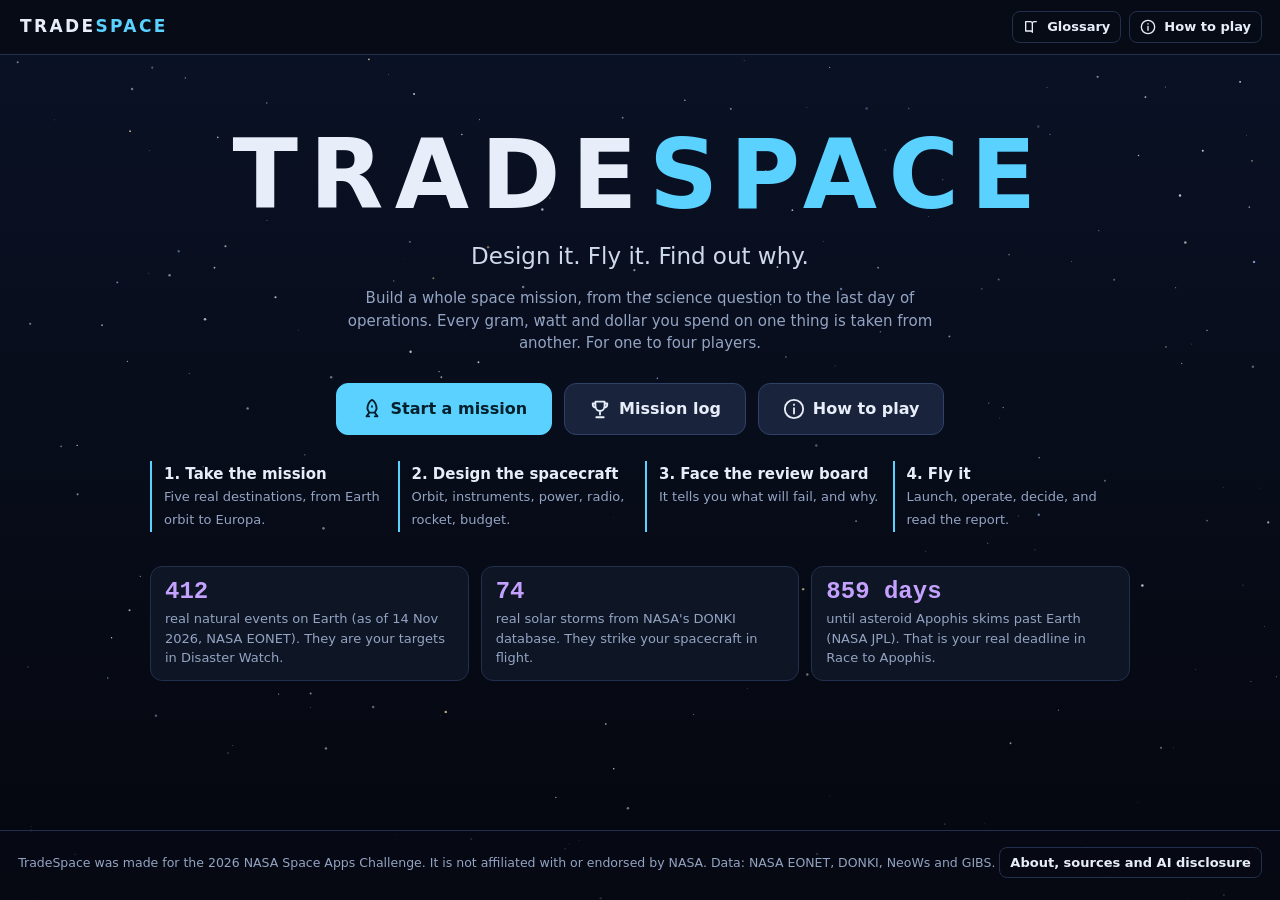
==== public/index.html @ a1fd1c1d "TradeSpace: space mission design game for NASA Space Apps 2026 A browser game written in Object Pasc" ====
<!doctype html>
<html lang="en">
<head>
<meta charset="utf-8">
<meta name="viewport" content="width=device-width, initial-scale=1">
<title>TradeSpace: the space mission design game</title>
<meta name="description" content="Design, fly and review a complete space mission. Balance science, mass, power, data, money and time, then find out why it worked. Built for the 2026 NASA Space Apps Challenge.">
<meta name="theme-color" content="#070b14">
<!-- Metadata required by the NASA Space Apps rules on AI assistance -->
<meta name="generator" content="pas2js (Object Pascal compiled to JavaScript)">
<meta name="ai-assistance" content="Code, text and procedural graphics in this project were written with the help of Claude (Anthropic). No AI-generated images, audio or video are used. See the About panel and README.">
<link rel="icon" href="assets/favicon.svg" type="image/svg+xml">
<link rel="stylesheet" href="css/tradespace.css">
</head>
<body>
<canvas id="cv-stars" aria-hidden="true"></canvas>
<div id="app" aria-live="polite">
  <div class="boot">
    <div class="boot-mark">TRADE<span>SPACE</span></div>
    <p>Loading mission control&hellip;</p>
    <noscript><p>This game needs JavaScript to run.</p></noscript>
  </div>
</div>
<div id="modal" class="modal-root" hidden></div>
<div id="toast" class="toast" role="status" hidden></div>
<script src="js/tradespace.js"></script>
<script>
  // The whole game is Object Pascal, compiled to js/tradespace.js by pas2js.
  // This line only starts the Pascal program.
  window.addEventListener('load', function () { rtl.run(); });
</script>
</body>
</html>
---- public/css/tradespace.css ----
/* TradeSpace - the space mission design game.
   Layout and colours only. All game logic is Object Pascal (see /src).
   AI-assistance note: written with the help of Claude (Anthropic). */

:root {
  --bg: #070b14;
  --panel: #0e1524;
  --panel2: #131c30;
  --panel3: #19243c;
  --line: #22304d;
  --line2: #2f4169;
  --text: #e8eef9;
  --muted: #93a4c3;
  --accent: #5ad1ff;
  --accent-ink: #04202d;
  --good: #4ade80;
  --warn: #ffb547;
  --bad: #ff6b78;
  --info: #7aa7ff;
  --real: #c4a1ff;
  --pm: #ffb547;
  --sci: #c4a1ff;
  --eng: #5ad1ff;
  --ops: #4ade80;
  --radius: 12px;
  --mono: ui-monospace, "SF Mono", "Cascadia Mono", Consolas, "Liberation Mono", monospace;
  --sans: system-ui, -apple-system, "Segoe UI", Roboto, "Helvetica Neue", Arial, sans-serif;
}

* { box-sizing: border-box; }
html { -webkit-text-size-adjust: 100%; }
body {
  margin: 0;
  background: var(--bg);
  color: var(--text);
  font: 15px/1.5 var(--sans);
  min-height: 100vh;
}
#cv-stars { position: fixed; inset: 0; width: 100%; height: 100%; z-index: 0; pointer-events: none; }
#app { position: relative; z-index: 1; min-height: 100vh; display: flex; flex-direction: column; }
h1, h2, h3, h4, p { margin: 0; }
h2 { font-size: 22px; line-height: 1.25; letter-spacing: -0.01em; }
h3 { font-size: 16px; line-height: 1.3; }
h4 { font-size: 12px; letter-spacing: 0.09em; text-transform: uppercase; color: var(--muted); font-weight: 600; }
a { color: var(--accent); }
a:hover { text-decoration: none; }
button { font: inherit; color: inherit; cursor: pointer; }
:focus-visible { outline: 2px solid var(--accent); outline-offset: 2px; border-radius: 6px; }
.muted { color: var(--muted); }
.mono { font-family: var(--mono); font-variant-numeric: tabular-nums; }
.small { font-size: 13px; }
.tiny { font-size: 12px; }
.center { text-align: center; }
.spacer { flex: 1; }
.row { display: flex; gap: 10px; align-items: center; flex-wrap: wrap; }
.stack { display: flex; flex-direction: column; gap: 12px; }
.ico { width: 16px; height: 16px; flex: none; vertical-align: -3px; }
.ico-lg { width: 22px; height: 22px; }

.boot { margin: auto; text-align: center; color: var(--muted); }
.boot-mark { font-size: 34px; font-weight: 800; letter-spacing: 0.14em; color: var(--text); }
.boot-mark span { color: var(--accent); }

/* ---------- top bar ---------- */
.topbar {
  display: flex; align-items: center; gap: 16px;
  padding: 10px 18px;
  background: rgba(7, 11, 20, 0.86);
  backdrop-filter: blur(8px);
  border-bottom: 1px solid var(--line);
  position: sticky; top: 0; z-index: 20;
}
.brand {
  background: none; border: 0; padding: 4px 2px;
  font-weight: 800; letter-spacing: 0.14em; font-size: 17px;
}
.brand span { color: var(--accent); }
.phase-track { display: flex; gap: 4px; flex: 1; justify-content: center; flex-wrap: wrap; }
.ph {
  font-size: 12px; letter-spacing: 0.06em; text-transform: uppercase;
  color: var(--muted); padding: 4px 10px; border-radius: 999px; border: 1px solid transparent;
  white-space: nowrap;
}
.ph.done { color: var(--text); }
.ph.on { color: var(--accent-ink); background: var(--accent); font-weight: 700; }
.topbar-right { display: flex; gap: 8px; margin-left: auto; }

/* ---------- buttons and chips ---------- */
.btn {
  display: inline-flex; align-items: center; justify-content: center; gap: 8px;
  padding: 9px 16px; border-radius: 10px;
  background: var(--panel3); border: 1px solid var(--line2);
  font-weight: 600; text-decoration: none; color: var(--text);
  transition: background 0.12s, border-color 0.12s, transform 0.06s;
}
.btn:hover { background: #20304f; border-color: var(--accent); }
.btn:active { transform: translateY(1px); }
.btn[disabled] { opacity: 0.45; cursor: not-allowed; }
.btn[disabled]:hover { background: var(--panel3); border-color: var(--line2); }
.btn-primary { background: var(--accent); color: var(--accent-ink); border-color: var(--accent); }
.btn-primary:hover { background: #8fe0ff; border-color: #8fe0ff; }
.btn-primary[disabled]:hover { background: var(--accent); }
.btn-ghost { background: transparent; border-color: var(--line); }
.btn-small { padding: 5px 10px; font-size: 13px; border-radius: 8px; }
.btn-big { padding: 13px 24px; font-size: 16px; border-radius: 12px; }
.btn-danger { border-color: var(--bad); color: var(--bad); background: transparent; }

.chip {
  display: inline-flex; align-items: center; gap: 5px;
  font-size: 11.5px; font-weight: 700; letter-spacing: 0.04em;
  padding: 2px 8px; border-radius: 999px;
  border: 1px solid var(--line2); color: var(--muted); white-space: nowrap;
}
.chip-good { color: var(--good); border-color: rgba(74, 222, 128, 0.5); }
.chip-warn { color: var(--warn); border-color: rgba(255, 181, 71, 0.5); }
.chip-bad { color: var(--bad); border-color: rgba(255, 107, 120, 0.55); }
.chip-info { color: var(--info); border-color: rgba(122, 167, 255, 0.5); }
.chip-real { color: var(--real); border-color: rgba(196, 161, 255, 0.55); }
.chip-pm { color: var(--pm); border-color: rgba(255, 181, 71, 0.5); }
.chip-sci { color: var(--sci); border-color: rgba(196, 161, 255, 0.5); }
.chip-eng { color: var(--eng); border-color: rgba(90, 209, 255, 0.5); }
.chip-ops { color: var(--ops); border-color: rgba(74, 222, 128, 0.5); }

/* ---------- panels ---------- */
.wrap { width: 100%; max-width: 1240px; margin: 0 auto; padding: 22px 18px 40px; }
.panel {
  background: var(--panel); border: 1px solid var(--line); border-radius: var(--radius);
  padding: 16px;
}
.panel + .panel { margin-top: 14px; }
.panel-title { display: flex; align-items: center; gap: 8px; margin-bottom: 10px; }
.section-head { margin: 26px 0 12px; display: flex; align-items: baseline; gap: 12px; flex-wrap: wrap; }
.section-head .step {
  width: 26px; height: 26px; border-radius: 50%; background: var(--accent); color: var(--accent-ink);
  font-weight: 800; font-size: 13px; display: inline-flex; align-items: center; justify-content: center; flex: none;
  align-self: center;
}
.lead { font-size: 17px; color: #cfd9ec; max-width: 70ch; }
.foot {
  margin-top: auto; padding: 16px 18px 22px; border-top: 1px solid var(--line);
  color: var(--muted); font-size: 12.5px; text-align: center; background: rgba(7, 11, 20, 0.8);
}

/* ---------- title screen ---------- */
.hero { text-align: center; padding: 8vh 18px 30px; }
.hero-mark { font-size: clamp(44px, 9vw, 96px); font-weight: 800; letter-spacing: 0.12em; line-height: 1; }
.hero-mark span { color: var(--accent); }
.hero-tag { font-size: clamp(17px, 2.4vw, 23px); margin-top: 16px; color: #cfd9ec; }
.hero-sub { max-width: 62ch; margin: 14px auto 0; color: var(--muted); }
.hero-actions { display: flex; gap: 12px; justify-content: center; flex-wrap: wrap; margin-top: 28px; }
.data-strip {
  display: grid; grid-template-columns: repeat(auto-fit, minmax(230px, 1fr)); gap: 12px;
  max-width: 980px; margin: 34px auto 0; text-align: left;
}
.ds-item { background: var(--panel); border: 1px solid var(--line); border-radius: var(--radius); padding: 12px 14px; }
.ds-num { font: 700 24px/1.1 var(--mono); color: var(--real); }
.ds-item p { font-size: 13px; color: var(--muted); margin-top: 4px; }
.loop-strip {
  display: grid; grid-template-columns: repeat(auto-fit, minmax(170px, 1fr)); gap: 10px;
  max-width: 980px; margin: 26px auto 0; text-align: left;
}
.loop-step { border-left: 2px solid var(--accent); padding: 2px 0 2px 12px; }
.loop-step b { display: block; }
.loop-step span { font-size: 13px; color: var(--muted); }

/* ---------- scenario cards ---------- */
.scen-grid { display: grid; grid-template-columns: repeat(auto-fill, minmax(220px, 1fr)); gap: 12px; }
.scen-card {
  text-align: left; background: var(--panel); border: 1px solid var(--line); border-radius: var(--radius);
  padding: 14px; display: flex; flex-direction: column; gap: 8px; position: relative;
  transition: border-color 0.12s, background 0.12s;
}
.scen-card:hover { border-color: var(--accent); }
.scen-card.sel { border-color: var(--accent); background: var(--panel2); box-shadow: 0 0 0 1px var(--accent) inset; }
.scen-card h3 { font-size: 17px; }
.scen-top { display: flex; align-items: center; gap: 12px; }
.planet { width: 46px; height: 46px; border-radius: 50%; flex: none; box-shadow: inset -9px -7px 14px rgba(0, 0, 0, 0.6); }
.planet-earth { background: radial-gradient(circle at 32% 30%, #7fd4ff, #2a78d6 55%, #123a7a); }
.planet-moon { background: radial-gradient(circle at 32% 30%, #f1f1f1, #a9adb5 55%, #666b75); }
.planet-mars { background: radial-gradient(circle at 32% 30%, #ffb38a, #d2603a 55%, #7c2f18); }
.planet-apophis { background: radial-gradient(circle at 32% 30%, #c9bfae, #7f7566 55%, #413b32); border-radius: 46% 54% 52% 48% / 55% 44% 56% 45%; }
.planet-europa { background: radial-gradient(circle at 32% 30%, #fbf3e2, #cdb99a 55%, #7a644a); }
.dots { display: inline-flex; gap: 3px; }
.dots i { width: 7px; height: 7px; border-radius: 50%; background: var(--line2); display: block; }
.dots i.on { background: var(--warn); }
.kv { display: flex; justify-content: space-between; gap: 10px; font-size: 13px; }
.kv b { font-family: var(--mono); font-weight: 600; }

/* ---------- segmented control, crew ---------- */
.seg { display: inline-flex; border: 1px solid var(--line2); border-radius: 10px; overflow: hidden; flex-wrap: wrap; }
.seg-btn { background: transparent; border: 0; border-right: 1px solid var(--line2); padding: 8px 14px; font-weight: 600; color: var(--muted); }
.seg-btn:last-child { border-right: 0; }
.seg-btn.on { background: var(--accent); color: var(--accent-ink); }
.crew-grid { display: grid; grid-template-columns: repeat(auto-fit, minmax(220px, 1fr)); gap: 10px; }
.crew-row { background: var(--panel); border: 1px solid var(--line); border-radius: 10px; padding: 10px; }
.crew-row input {
  width: 100%; background: var(--bg); color: var(--text); border: 1px solid var(--line2);
  border-radius: 8px; padding: 8px 10px; font: inherit; margin-bottom: 8px;
}
.toggle { display: inline-flex; align-items: center; gap: 8px; cursor: pointer; }
.toggle input { width: 18px; height: 18px; accent-color: var(--accent); }

/* ---------- briefing ---------- */
.brief-grid { display: grid; grid-template-columns: minmax(0, 1.5fr) minmax(0, 1fr); gap: 14px; align-items: start; }
.fact-row { display: grid; grid-template-columns: repeat(auto-fit, minmax(150px, 1fr)); gap: 10px; margin-top: 14px; }
.fact { background: var(--panel2); border: 1px solid var(--line); border-radius: 10px; padding: 10px 12px; }
.fact b { display: block; font: 700 19px/1.2 var(--mono); }
.fact span { font-size: 12.5px; color: var(--muted); }
.wbar { display: grid; grid-template-columns: 150px 1fr 44px; gap: 8px; align-items: center; font-size: 13px; margin: 5px 0; }
.wbar-track { height: 8px; border-radius: 4px; background: var(--panel3); overflow: hidden; position: relative; }
.wbar-fill { height: 100%; border-radius: 4px; background: var(--sci); }
.wbar-have { position: absolute; left: 0; top: 0; height: 100%; background: var(--good); opacity: 0.9; border-radius: 4px; }
.analog-grid { display: grid; grid-template-columns: repeat(auto-fill, minmax(250px, 1fr)); gap: 10px; }
.analog { background: var(--panel2); border: 1px solid var(--line); border-radius: 10px; padding: 12px; font-size: 13.5px; }
.analog h3 { font-size: 15px; }
.role-cards { display: grid; grid-template-columns: repeat(auto-fit, minmax(210px, 1fr)); gap: 10px; }
.role-card { border-radius: 10px; padding: 12px; background: var(--panel2); border: 1px solid var(--line); border-top-width: 3px; }
.role-pm { border-top-color: var(--pm); }
.role-sci { border-top-color: var(--sci); }
.role-eng { border-top-color: var(--eng); }
.role-ops { border-top-color: var(--ops); }
.map-box { position: relative; border-radius: 10px; overflow: hidden; border: 1px solid var(--line); background: #06101f; }
.map-box canvas { display: block; width: 100%; height: auto; }
.legend { display: flex; gap: 12px; flex-wrap: wrap; font-size: 12.5px; color: var(--muted); margin-top: 8px; }
.legend i { display: inline-block; width: 9px; height: 9px; border-radius: 50%; margin-right: 5px; }

/* ---------- design lab ---------- */
.lab { display: grid; grid-template-columns: 196px minmax(0, 1fr) 348px; gap: 14px; align-items: start; }
.lab-nav { position: sticky; top: 64px; display: flex; flex-direction: column; gap: 6px; }
.tab {
  display: flex; align-items: center; gap: 9px; text-align: left;
  background: var(--panel); border: 1px solid var(--line); border-radius: 10px; padding: 9px 11px;
}
.tab:hover { border-color: var(--accent); }
.tab.on { background: var(--panel3); border-color: var(--accent); }
.tab-n { font: 700 12px var(--mono); color: var(--muted); width: 14px; }
.tab-label { flex: 1; font-weight: 600; }
.dot { width: 9px; height: 9px; border-radius: 50%; background: var(--good); flex: none; }
.dot.warn { background: var(--warn); }
.dot.bad { background: var(--bad); }
.dot.none { background: var(--line2); }
.lab-main { min-width: 0; }
.lab-dash { position: sticky; top: 64px; display: flex; flex-direction: column; gap: 12px; max-height: calc(100vh - 76px); overflow: auto; padding-bottom: 6px; }
.lab-dash > * { flex: none; }
.lab-dash::-webkit-scrollbar { width: 6px; }
.lab-dash::-webkit-scrollbar-thumb { background: var(--line2); border-radius: 3px; }
.tab-intro { margin-bottom: 14px; }
.tab-intro p { color: var(--muted); max-width: 74ch; margin-top: 4px; }
.group-title { margin: 20px 0 8px; display: flex; align-items: center; gap: 10px; flex-wrap: wrap; }
.opt-grid { display: grid; grid-template-columns: repeat(auto-fill, minmax(238px, 1fr)); gap: 10px; }
.opt {
  text-align: left; background: var(--panel); border: 1px solid var(--line); border-radius: var(--radius);
  padding: 12px; display: flex; flex-direction: column; gap: 6px; position: relative;
  transition: border-color 0.12s, background 0.12s;
}
.opt:hover { border-color: var(--accent); }
.opt.sel { border-color: var(--accent); background: var(--panel2); box-shadow: 0 0 0 1px var(--accent) inset; }
.opt.off { opacity: 0.5; }
.opt.off:hover { border-color: var(--line); }
.opt-title { font-weight: 700; padding-right: 26px; }
.opt-analog { font-size: 12px; color: var(--accent); }
.opt-blurb { font-size: 13px; color: var(--muted); }
.opt-why { font-size: 13px; color: #cfd9ec; }
.tick {
  position: absolute; top: 10px; right: 10px; width: 20px; height: 20px; border-radius: 50%;
  border: 1.5px solid var(--line2); display: flex; align-items: center; justify-content: center;
}
.opt.sel .tick { background: var(--accent); border-color: var(--accent); color: var(--accent-ink); }
.opt.sel .tick::after { content: ""; width: 9px; height: 5px; border-left: 2px solid currentColor; border-bottom: 2px solid currentColor; transform: rotate(-45deg) translateY(-1px); }
.stats { display: flex; flex-wrap: wrap; gap: 5px 12px; margin-top: auto; padding-top: 6px; font: 12.5px var(--mono); color: #cfd9ec; }
.stats span { white-space: nowrap; }
.stats i { font-style: normal; color: var(--muted); }
.mchips { display: flex; flex-wrap: wrap; gap: 4px; }
.mchip { font-size: 11.5px; padding: 1px 7px; border-radius: 6px; background: var(--panel3); color: #cfd9ec; }
.mchip b { color: var(--sci); font-family: var(--mono); }
.mchip.key { outline: 1px solid var(--sci); }
.needs { font-size: 12px; color: var(--warn); }

.slider-row { background: var(--panel); border: 1px solid var(--line); border-radius: var(--radius); padding: 14px; margin-bottom: 10px; }
.slider-head { display: flex; justify-content: space-between; align-items: baseline; gap: 10px; flex-wrap: wrap; }
.slider-val { font: 700 18px var(--mono); color: var(--accent); }
input[type=range] { width: 100%; accent-color: var(--accent); margin: 10px 0 4px; height: 22px; }
.stepper { display: inline-flex; align-items: center; gap: 10px; }
.stepper .btn { width: 36px; height: 36px; padding: 0; font-size: 18px; }

/* gauges */
.gauge { cursor: pointer; background: none; border: 0; padding: 0; width: 100%; text-align: left; display: block; }
.gauge + .gauge { margin-top: 10px; }
.gauge-head { display: flex; justify-content: space-between; gap: 8px; align-items: baseline; font-size: 13px; }
.gauge-name { color: var(--muted); display: inline-flex; align-items: center; gap: 6px; }
.gauge-val { font-family: var(--mono); font-weight: 600; text-align: right; }
.gauge-bar { height: 9px; background: var(--panel3); border-radius: 5px; margin-top: 4px; position: relative; overflow: hidden; }
.gauge-fill { height: 100%; border-radius: 5px; background: var(--good); transition: width 0.25s; }
.gauge-fill.warn { background: var(--warn); }
.gauge-fill.bad { background: var(--bad); }
.gauge-fill.info { background: var(--info); }
.gauge-mark { position: absolute; top: -2px; bottom: -2px; width: 2px; background: var(--text); opacity: 0.75; }
.delta { font: 700 11.5px var(--mono); padding: 0 6px; border-radius: 6px; margin-left: 6px; animation: pop 0.5s ease-out; }
.delta.worse { color: var(--bad); background: rgba(255, 107, 120, 0.14); }
.delta.better { color: var(--good); background: rgba(74, 222, 128, 0.14); }
@keyframes pop { from { transform: scale(1.5); } to { transform: scale(1); } }
.ripple { font-size: 12.5px; color: #cfd9ec; background: var(--panel2); border: 1px dashed var(--line2); border-radius: 8px; padding: 8px 10px; }
.ripple b { color: var(--accent); }
.cv-box { background: #050912; border: 1px solid var(--line); border-radius: 10px; overflow: hidden; }
.cv-box canvas { display: block; width: 100%; height: auto; }
.cv-cap { font-size: 12px; color: var(--muted); padding: 6px 10px; border-top: 1px solid var(--line); }

/* findings */
.finding { border-left: 3px solid var(--line2); padding: 8px 10px 8px 12px; background: var(--panel2); border-radius: 0 8px 8px 0; }
.finding + .finding { margin-top: 8px; }
.finding.f-block { border-left-color: var(--bad); }
.finding.f-warn { border-left-color: var(--warn); }
.finding.f-info { border-left-color: var(--info); }
.finding.f-good { border-left-color: var(--good); }
.finding-title { font-weight: 700; display: flex; gap: 8px; align-items: center; flex-wrap: wrap; }
.finding p { font-size: 13.5px; color: #cfd9ec; margin-top: 4px; }
.finding .fix { color: var(--muted); }
.finding .fix b { color: var(--text); }
.crewbar { display: grid; grid-template-columns: repeat(auto-fit, minmax(210px, 1fr)); gap: 8px; margin-bottom: 14px; }
.crew-chip { background: var(--panel); border: 1px solid var(--line); border-left-width: 3px; border-radius: 8px; padding: 7px 10px; font-size: 13px; }
.crew-chip b { display: block; }

/* ---------- review ---------- */
.verdict { border-radius: var(--radius); padding: 18px; border: 1px solid; display: flex; gap: 16px; align-items: center; flex-wrap: wrap; }
.verdict.go { border-color: var(--good); background: rgba(74, 222, 128, 0.08); }
.verdict.nogo { border-color: var(--bad); background: rgba(255, 107, 120, 0.08); }
.verdict-word { font: 800 34px/1 var(--mono); letter-spacing: 0.06em; }
.verdict.go .verdict-word { color: var(--good); }
.verdict.nogo .verdict-word { color: var(--bad); }
.two-col { display: grid; grid-template-columns: minmax(0, 1.5fr) minmax(0, 1fr); gap: 14px; align-items: start; margin-top: 14px; }
.poll-row { display: flex; gap: 10px; align-items: center; padding: 10px 0; border-bottom: 1px solid var(--line); flex-wrap: wrap; }
.poll-row:last-child { border-bottom: 0; }
.poll-row .who { flex: 1; min-width: 180px; }
.numgrid { display: grid; grid-template-columns: repeat(auto-fit, minmax(120px, 1fr)); gap: 8px; }
.num { background: var(--panel2); border: 1px solid var(--line); border-radius: 10px; padding: 9px 11px; }
.num b { display: block; font: 700 18px/1.2 var(--mono); }
.num span { font-size: 12px; color: var(--muted); }

/* ---------- mission control ---------- */
.ops { display: grid; grid-template-columns: minmax(0, 1fr) 348px; gap: 14px; align-items: start; }
.stage { position: relative; background: #03060d; border: 1px solid var(--line); border-radius: var(--radius); overflow: hidden; }
.stage canvas { display: block; width: 100%; height: auto; }
.stage-hud { position: absolute; left: 12px; top: 10px; right: 12px; display: flex; justify-content: space-between; gap: 10px; pointer-events: none; font: 600 12.5px var(--mono); text-shadow: 0 1px 3px #000; }
.ops-controls { display: flex; gap: 8px; align-items: center; flex-wrap: wrap; margin: 12px 0; }
.progress { height: 6px; background: var(--panel3); border-radius: 3px; overflow: hidden; flex: 1; min-width: 120px; }
.progress i { display: block; height: 100%; background: var(--accent); width: 0; transition: width 0.2s; }
.log { display: flex; flex-direction: column; gap: 8px; }
.log-item { border-left: 3px solid var(--line2); background: var(--panel); border-radius: 0 10px 10px 0; padding: 9px 12px; animation: slidein 0.25s ease-out; }
@keyframes slidein { from { opacity: 0; transform: translateY(-6px); } to { opacity: 1; transform: none; } }
.log-item.tn-good { border-left-color: var(--good); }
.log-item.tn-warn { border-left-color: var(--warn); }
.log-item.tn-bad { border-left-color: var(--bad); }
.log-item.tn-real { border-left-color: var(--real); }
.log-head { display: flex; gap: 8px; align-items: baseline; flex-wrap: wrap; }
.log-when { font: 12px var(--mono); color: var(--muted); }
.log-title { font-weight: 700; }
.log-item p { font-size: 13.5px; color: #cfd9ec; margin-top: 3px; }
.log-item .src { font-size: 12px; color: var(--real); }
.log-item .lesson { font-size: 12.5px; color: var(--muted); font-style: italic; }
.log-item .decided { font-size: 13px; color: var(--text); }
.instr-list { display: flex; flex-direction: column; gap: 4px; font-size: 13px; }
.instr-list div { display: flex; justify-content: space-between; gap: 8px; }
.dead { color: var(--bad); text-decoration: line-through; }

/* ---------- report ---------- */
.report-head { display: grid; grid-template-columns: auto 1fr; gap: 20px; align-items: center; }
.grade { width: 108px; height: 108px; border-radius: 22px; border: 2px solid var(--accent); display: flex; flex-direction: column; align-items: center; justify-content: center; background: var(--panel2); }
.grade b { font: 800 54px/1 var(--mono); color: var(--accent); }
.grade span { font-size: 11px; letter-spacing: 0.1em; color: var(--muted); text-transform: uppercase; }
.stars { color: var(--warn); letter-spacing: 3px; font-size: 20px; }
.stars i { color: var(--line2); font-style: normal; }
.sbar { display: grid; grid-template-columns: 150px 1fr 52px; gap: 10px; align-items: center; margin: 7px 0; font-size: 13.5px; }
.sbar-track { height: 10px; background: var(--panel3); border-radius: 5px; overflow: hidden; }
.sbar-fill { height: 100%; background: var(--accent); border-radius: 5px; }
.insight { border-left: 3px solid var(--line2); padding: 9px 12px; background: var(--panel2); border-radius: 0 10px 10px 0; }
.insight + .insight { margin-top: 8px; }
.insight.f-good { border-left-color: var(--good); }
.insight.f-warn { border-left-color: var(--warn); }
.insight.f-block { border-left-color: var(--bad); }
.insight.f-info { border-left-color: var(--info); }
.insight p { font-size: 13.5px; color: #cfd9ec; margin-top: 3px; }
.insight .tip { color: var(--muted); }
table.tbl { width: 100%; border-collapse: collapse; font-size: 13.5px; }
.tbl th { text-align: left; font-size: 11.5px; letter-spacing: 0.08em; text-transform: uppercase; color: var(--muted); font-weight: 600; padding: 6px 8px; border-bottom: 1px solid var(--line2); }
.tbl td { padding: 8px; border-bottom: 1px solid var(--line); vertical-align: top; }
.tbl tr:last-child td { border-bottom: 0; }
.tbl td.n, .tbl th.n { text-align: right; font-family: var(--mono); }
.tbl-scroll { overflow-x: auto; }

/* ---------- modal and toast ---------- */
.modal-root { position: fixed; inset: 0; z-index: 50; background: rgba(3, 6, 13, 0.78); display: flex; align-items: flex-start; justify-content: center; padding: 6vh 14px 14px; overflow: auto; }
.modal-root[hidden] { display: none; }
.modal { background: var(--panel); border: 1px solid var(--line2); border-radius: 16px; width: 100%; max-width: 640px; padding: 20px; box-shadow: 0 24px 80px rgba(0, 0, 0, 0.6); }
.modal.wide { max-width: 860px; }
.modal-head { display: flex; gap: 10px; align-items: flex-start; margin-bottom: 10px; }
.modal-head h2 { flex: 1; }
.modal p { color: #cfd9ec; }
.modal p + p { margin-top: 10px; }
.modal .lesson { font-size: 13.5px; color: var(--muted); border-left: 2px solid var(--line2); padding-left: 10px; margin-top: 12px; }
.choices { display: flex; flex-direction: column; gap: 8px; margin-top: 16px; }
.choice { text-align: left; background: var(--panel2); border: 1px solid var(--line2); border-radius: 10px; padding: 11px 13px; }
.choice:hover { border-color: var(--accent); background: var(--panel3); }
.choice b { display: block; }
.choice span { font-size: 13px; color: var(--muted); }
.gloss dt { font-weight: 700; margin-top: 12px; }
.gloss dd { margin: 2px 0 0; color: #cfd9ec; font-size: 14px; }
.gloss dd.why { color: var(--muted); font-size: 13px; }
.toast { position: fixed; left: 50%; bottom: 22px; transform: translateX(-50%); z-index: 60; background: var(--panel3); border: 1px solid var(--accent); padding: 10px 16px; border-radius: 10px; font-weight: 600; max-width: 90vw; }
.toast[hidden] { display: none; }

/* ---------- small screens ---------- */
@media (max-width: 1120px) {
  .lab { grid-template-columns: minmax(0, 1fr) 320px; }
  .lab-nav { grid-column: 1 / -1; position: static; flex-direction: row; overflow-x: auto; padding-bottom: 4px; }
  .tab { flex: none; }
  .tab-label { white-space: nowrap; }
}
@media (max-width: 860px) {
  .lab, .ops, .brief-grid, .two-col { grid-template-columns: minmax(0, 1fr); }
  .lab-dash { position: static; max-height: none; }
  .phase-track { display: none; }
  .report-head { grid-template-columns: 1fr; }
  .wbar, .sbar { grid-template-columns: 110px 1fr 44px; }
  .wrap { padding: 16px 12px 32px; }
  .topbar { padding: 8px 12px; }
}
@media (prefers-reduced-motion: reduce) {
  * { animation: none !important; transition: none !important; }
}
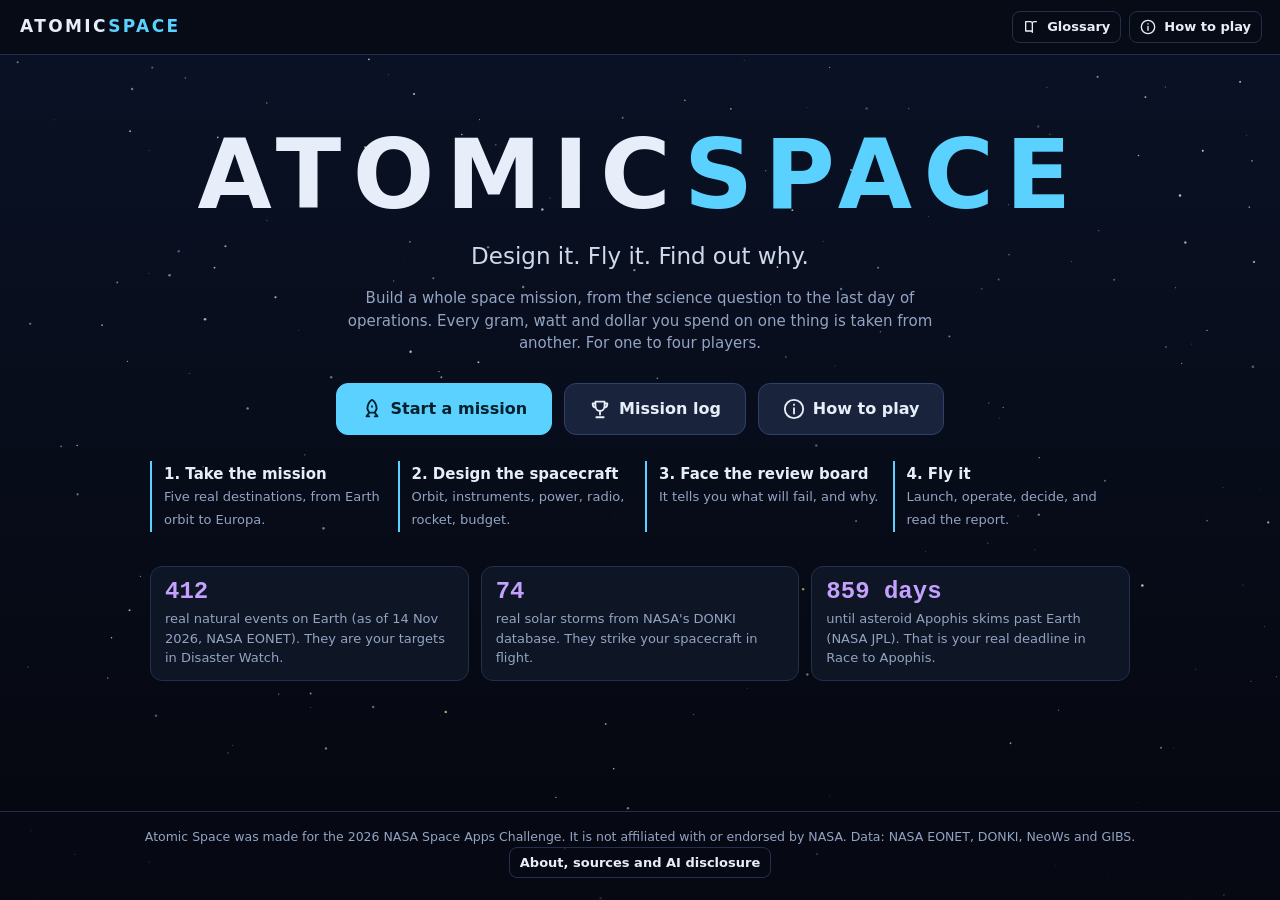
==== commit 36da6e13: "Rename the game to Atomic Space; desktop DPI fixes; team credits - Browser edition: visible name Tra" ====
--- a/public/index.html
+++ b/public/index.html
@@ -3,7 +3,7 @@
 <head>
 <meta charset="utf-8">
 <meta name="viewport" content="width=device-width, initial-scale=1">
-<title>TradeSpace: the space mission design game</title>
+<title>Atomic Space: the space mission design game</title>
 <meta name="description" content="Design, fly and review a complete space mission. Balance science, mass, power, data, money and time, then find out why it worked. Built for the 2026 NASA Space Apps Challenge.">
 <meta name="theme-color" content="#070b14">
 <!-- Metadata required by the NASA Space Apps rules on AI assistance -->
@@ -16,7 +16,7 @@
 <canvas id="cv-stars" aria-hidden="true"></canvas>
 <div id="app" aria-live="polite">
   <div class="boot">
-    <div class="boot-mark">TRADE<span>SPACE</span></div>
+    <div class="boot-mark">ATOMIC<span>SPACE</span></div>
     <p>Loading mission control&hellip;</p>
     <noscript><p>This game needs JavaScript to run.</p></noscript>
   </div>
--- a/public/css/tradespace.css
+++ b/public/css/tradespace.css
@@ -1,4 +1,4 @@
-/* TradeSpace - the space mission design game.
+/* Atomic Space - the space mission design game.
    Layout and colours only. All game logic is Object Pascal (see /src).
    AI-assistance note: written with the help of Claude (Anthropic). */
 
@@ -346,7 +346,9 @@
 .progress i { display: block; height: 100%; background: var(--accent); width: 0; transition: width 0.2s; }
 .log { display: flex; flex-direction: column; gap: 8px; }
 .log-item { border-left: 3px solid var(--line2); background: var(--panel); border-radius: 0 10px 10px 0; padding: 9px 12px; animation: slidein 0.25s ease-out; }
-@keyframes slidein { from { opacity: 0; transform: translateY(-6px); } to { opacity: 1; transform: none; } }
+/* Position only, never opacity: if a browser pauses animations in a background
+   tab, the newest log entries must still be readable. */
+@keyframes slidein { from { transform: translateY(-6px); } to { transform: none; } }
 .log-item.tn-good { border-left-color: var(--good); }
 .log-item.tn-warn { border-left-color: var(--warn); }
 .log-item.tn-bad { border-left-color: var(--bad); }
